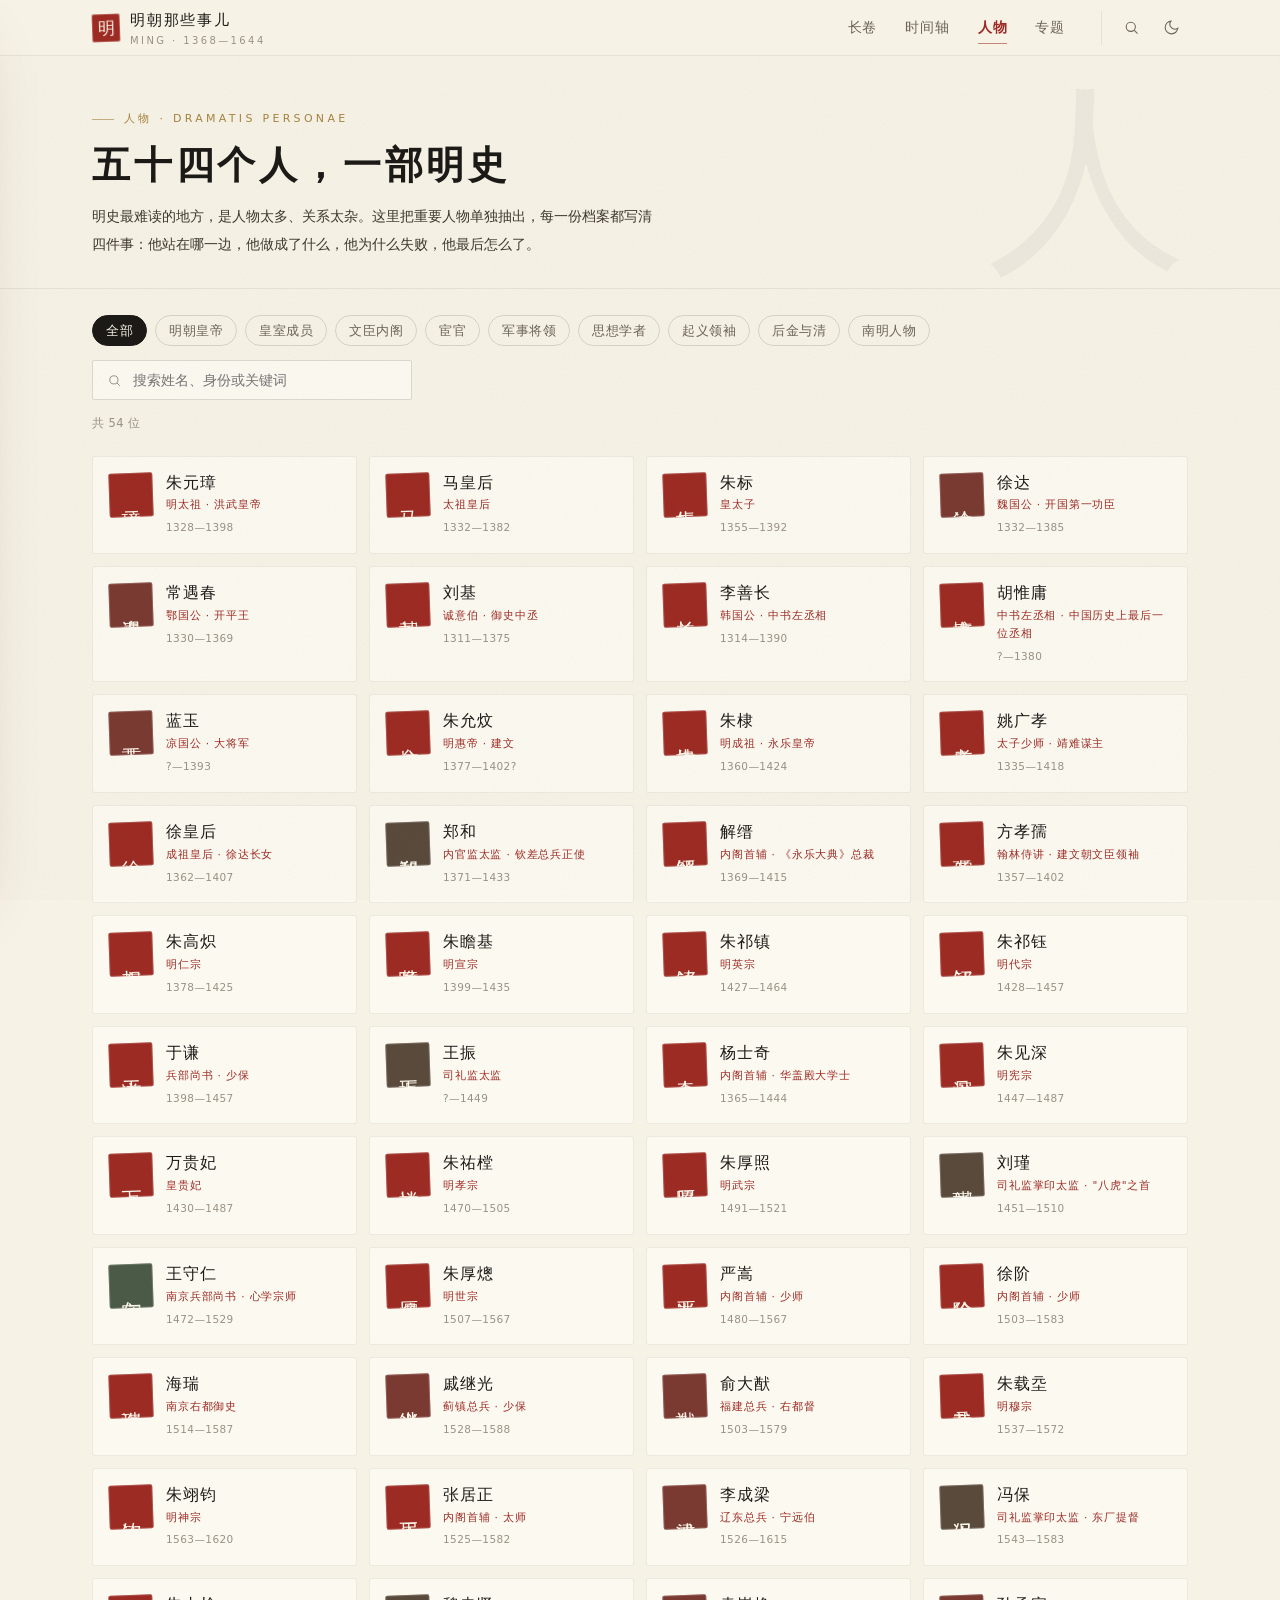
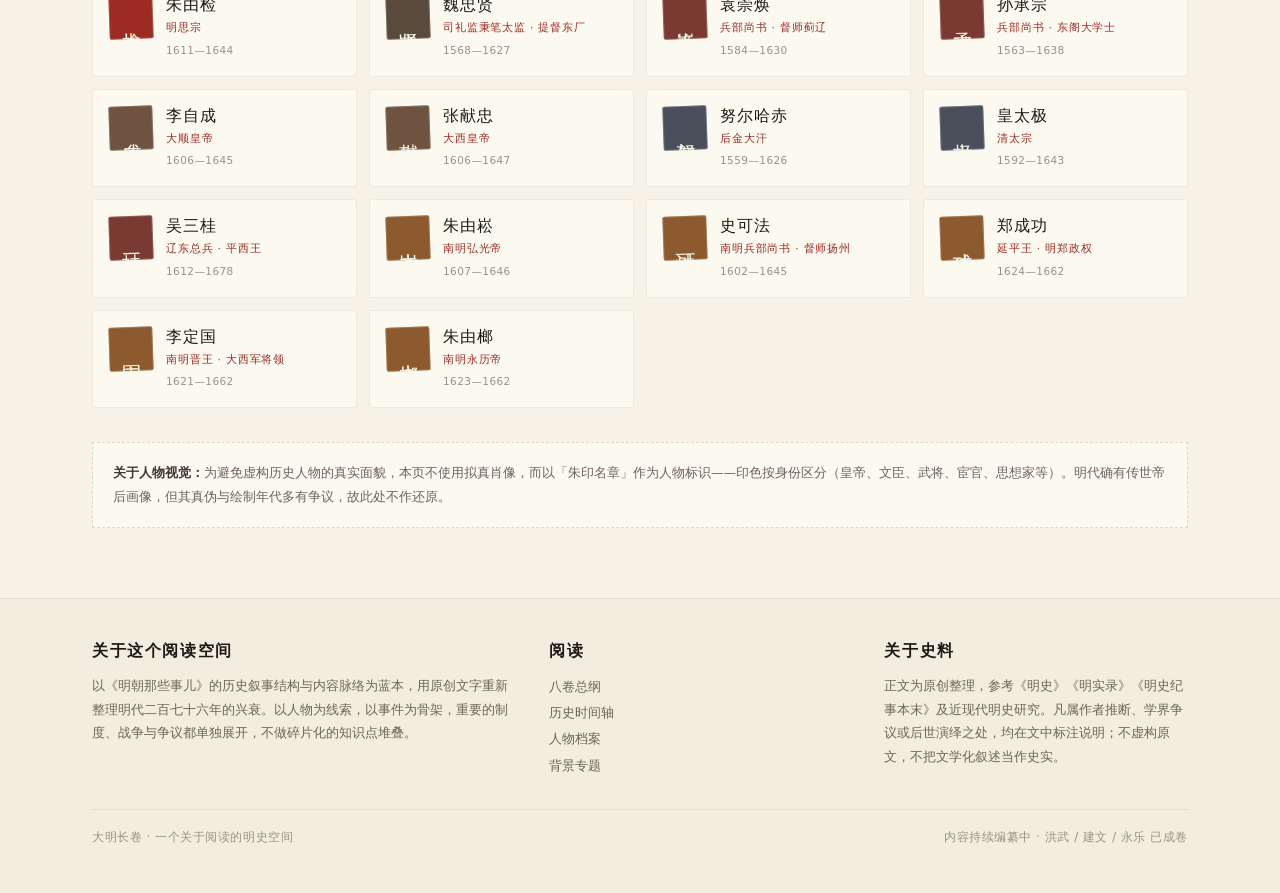
==== people.html @ fdb30eca "大明长卷：明代历史沉浸式阅读平台 首版（16 篇长篇叙事 + 54 人物档案 + 6 专题）" ====
<!DOCTYPE html>
<html lang="zh-CN" data-theme="light">
<head>
<meta charset="UTF-8">
<meta name="viewport" content="width=device-width, initial-scale=1, viewport-fit=cover">
<title>人物档案 · 明朝那些事儿</title>
<meta name="description" content="明代皇帝、文臣、宦官、将领、思想家与南明人物的档案：生平、政治立场、主要功绩、历史争议与最终结局。">
<link rel="icon" href="assets/img/favicon.svg" type="image/svg+xml">
<link rel="stylesheet" href="assets/css/base.css">
<link rel="stylesheet" href="assets/css/pages.css">
</head>
<body>
<main>
  <section class="page-head">
    <div class="wrap" style="position:relative">
      <span class="mask-char">人</span>
      <span class="kicker">人物 · DRAMATIS PERSONAE</span>
      <h1>五十四个人，一部明史</h1>
      <p>明史最难读的地方，是人物太多、关系太杂。这里把重要人物单独抽出，每一份档案都写清四件事：他站在哪一边，他做成了什么，他为什么失败，他最后怎么了。</p>
    </div>
  </section>

  <section class="wrap" style="padding-top:26px">
    <div style="display:flex;gap:14px;flex-wrap:wrap;align-items:center;justify-content:space-between">
      <div class="p-filter" id="filter" style="margin:0"></div>
      <div class="search-box">
        <svg viewBox="0 0 24 24"><circle cx="11" cy="11" r="6.5"/><path d="m16 16 4.5 4.5"/></svg>
        <input type="search" id="q" placeholder="搜索姓名、身份或关键词" autocomplete="off">
      </div>
    </div>
    <p style="font-size:11.5px;color:var(--ink-4);margin:14px 0 22px;letter-spacing:.04em" id="count"></p>
    <div class="p-grid" id="grid"></div>
    <div class="pending-note" style="margin-top:34px">
      <b>关于人物视觉：</b>为避免虚构历史人物的真实面貌，本页不使用拟真肖像，而以「朱印名章」作为人物标识——印色按身份区分（皇帝、文臣、武将、宦官、思想家等）。明代确有传世帝后画像，但其真伪与绘制年代多有争议，故此处不作还原。
    </div>
  </section>
</main>

<script src="assets/js/data/volumes.js"></script>
<script src="assets/js/data/people.js"></script>
<script src="assets/js/data/topics.js"></script>
<script src="assets/js/data/chapters-1.js"></script>
<script src="assets/js/data/chapters-2.js"></script>
<script src="assets/js/data/chapters-3.js"></script>
<script src="assets/js/core.js"></script>
<script>
(function(){
  const M = window.MING, $ = s => document.querySelector(s);
  M.chrome('people');

  let cat = M.qs('cat') || 'all', q = '';

  const cats = [{id:'all', name:'全部'}].concat(M.cats);
  $('#filter').innerHTML = cats.map(c => `<button class="chip ${c.id===cat?'on':''}" data-cat="${c.id}">${c.name}</button>`).join('');

  function render(){
    let arr = M.people.slice();
    if (cat !== 'all') arr = arr.filter(p => p.cat === cat);
    if (q) {
      const s = q.toLowerCase();
      arr = arr.filter(p => (p.name + p.alias + p.title + p.brief + M.catName(p.cat)).toLowerCase().includes(s));
    }
    $('#count').textContent = `共 ${arr.length} 位${cat !== 'all' ? ' · ' + M.catName(cat) : ''}${q ? ' · 关键词「' + q + '」' : ''}`;
    $('#grid').innerHTML = arr.length ? arr.map(M.personCard).join('')
      : '<p style="color:var(--ink-4);font-size:13px;padding:20px 0">没有匹配的人物。</p>';
  }
  render();

  $('#filter').addEventListener('click', e => {
    const b = e.target.closest('.chip'); if (!b) return;
    cat = b.dataset.cat;
    document.querySelectorAll('#filter .chip').forEach(c => c.classList.toggle('on', c === b));
    render();
  });
  let t;
  $('#q').addEventListener('input', e => {
    clearTimeout(t);
    t = setTimeout(() => { q = e.target.value.trim(); render(); }, 160);
  });
  M.reveal();
})();
</script>
</body>
</html>
---- assets/css/base.css ----
/* ===========================================================
   大明长卷 · 基础层
   宣纸 / 墨 / 朱印 / 古铜金
   =========================================================== */

:root{
  --paper:#F7F2E6;
  --paper-2:#F1EADA;
  --paper-3:#E8DEC8;
  --ink:#1C1A17;
  --ink-2:#3E3830;
  --ink-3:#6C6457;
  --ink-4:#9A9184;
  --zhu:#9C2B23;
  --zhu-2:#B84A3C;
  --gold:#A5843F;
  --gold-2:#C4A768;
  --line:rgba(28,26,23,.14);
  --line-2:rgba(28,26,23,.075);
  --card:rgba(255,253,247,.62);
  --shadow:0 1px 2px rgba(70,58,40,.05),0 10px 30px -14px rgba(70,58,40,.22);
  --shadow-lg:0 2px 4px rgba(70,58,40,.05),0 24px 60px -28px rgba(70,58,40,.34);
  --serif:"Songti SC","Source Han Serif SC","Noto Serif CJK SC","SimSun",serif;
  --kai:"Kaiti SC","STKaiti","KaiTi",var(--serif);
  --sans:"PingFang SC","Hiragino Sans GB","Microsoft YaHei",system-ui,-apple-system,sans-serif;
  --maxw:1140px;
  --r-size:17.5px;
  --r-lh:1.95;
  --r-width:37em;
  --r-font:var(--serif);
  --nav-h:56px;
}

[data-theme="dark"]{
  --paper:#14110E;
  --paper-2:#1A1613;
  --paper-3:#241E18;
  --ink:#EAE3D4;
  --ink-2:#D3CAB8;
  --ink-3:#A79D89;
  --ink-4:#7B7260;
  --zhu:#C0553F;
  --zhu-2:#D46D53;
  --gold:#C0A265;
  --gold-2:#D9BF87;
  --line:rgba(234,227,212,.15);
  --line-2:rgba(234,227,212,.08);
  --card:rgba(255,250,238,.045);
  --shadow:0 10px 30px -14px rgba(0,0,0,.7);
  --shadow-lg:0 24px 60px -28px rgba(0,0,0,.85);
}

*,*::before,*::after{box-sizing:border-box}

html{-webkit-text-size-adjust:100%;scroll-behavior:smooth}
@media (prefers-reduced-motion:reduce){html{scroll-behavior:auto}}

body{
  margin:0;
  background:var(--paper);
  color:var(--ink);
  font-family:var(--sans);
  font-size:16px;
  line-height:1.7;
  -webkit-font-smoothing:antialiased;
  text-rendering:optimizeLegibility;
  overflow-x:hidden;
}

/* 宣纸纤维纹理 */
body::after{
  content:"";
  position:fixed;
  inset:0;
  z-index:0;
  pointer-events:none;
  opacity:.42;
  mix-blend-mode:multiply;
  background-image:url("data:image/svg+xml;utf8,<svg xmlns='http://www.w3.org/2000/svg' width='260' height='260'><filter id='n'><feTurbulence type='fractalNoise' baseFrequency='0.82' numOctaves='3' stitchTiles='stitch'/><feColorMatrix type='saturate' values='0'/></filter><rect width='260' height='260' filter='url(%23n)' opacity='0.16'/></svg>");
}
[data-theme="dark"] body::after{opacity:.3;mix-blend-mode:screen}

img,svg{max-width:100%;display:block}
a{color:inherit;text-decoration:none}
button{font:inherit;color:inherit}

::selection{background:rgba(156,43,35,.16)}

/* ---------- 版心 ---------- */
.wrap{width:100%;max-width:var(--maxw);margin:0 auto;padding:0 22px}
.wrap-narrow{width:100%;max-width:760px;margin:0 auto;padding:0 22px}

/* ---------- 顶栏 ---------- */
.site-head{
  position:sticky;top:0;z-index:60;
  height:var(--nav-h);
  display:flex;align-items:center;
  background:color-mix(in srgb,var(--paper) 88%,transparent);
  backdrop-filter:saturate(1.2) blur(14px);
  border-bottom:1px solid var(--line-2);
}
.site-head .wrap{display:flex;align-items:center;gap:18px;height:100%}
.brand{display:flex;align-items:center;gap:10px;flex-shrink:0}
.brand-mark{
  width:28px;height:28px;display:grid;place-items:center;
  background:var(--zhu);color:#FBF6EA;
  font-family:var(--kai);font-size:17px;line-height:1;
  border-radius:2px;
  box-shadow:inset 0 0 0 1px rgba(255,255,255,.22);
  transform:rotate(-2deg);
}
.brand-txt{font-family:var(--serif);font-size:15px;letter-spacing:.12em;color:var(--ink)}
.brand-sub{font-size:10px;letter-spacing:.24em;color:var(--ink-4);display:block;margin-top:-1px}

.nav{display:flex;align-items:center;gap:4px;margin-left:auto}
.nav a{
  padding:7px 12px;font-size:13.5px;letter-spacing:.06em;color:var(--ink-3);
  border-radius:3px;position:relative;transition:color .18s,background .18s;
}
.nav a:hover{color:var(--ink);background:var(--line-2)}
.nav a[aria-current="page"]{color:var(--zhu);font-weight:600}
.nav a[aria-current="page"]::after{
  content:"";position:absolute;left:12px;right:12px;bottom:2px;height:1px;background:var(--zhu);opacity:.55;
}
.head-tools{display:flex;align-items:center;gap:6px;margin-left:6px;padding-left:12px;border-left:1px solid var(--line-2)}
.icon-btn{
  width:34px;height:34px;display:grid;place-items:center;
  border:1px solid transparent;border-radius:50%;background:none;cursor:pointer;
  color:var(--ink-3);transition:.18s;
}
.icon-btn:hover{color:var(--ink);background:var(--line-2)}
.icon-btn svg{width:17px;height:17px;stroke:currentColor;fill:none;stroke-width:1.5}

@media (max-width:760px){
  .nav{display:none}
  .brand-sub{display:none}
}

/* ---------- 底部导航（移动端） ---------- */
.tabbar{
  position:fixed;left:0;right:0;bottom:0;z-index:55;
  display:none;
  background:color-mix(in srgb,var(--paper) 92%,transparent);
  backdrop-filter:blur(14px);
  border-top:1px solid var(--line-2);
  padding:6px 4px calc(6px + env(safe-area-inset-bottom));
}
.tabbar a{
  flex:1;display:flex;flex-direction:column;align-items:center;gap:2px;
  font-size:10.5px;letter-spacing:.06em;color:var(--ink-4);padding:5px 0;
}
.tabbar a svg{width:19px;height:19px;stroke:currentColor;fill:none;stroke-width:1.4}
.tabbar a.on{color:var(--zhu)}
@media (max-width:760px){
  .tabbar{display:flex}
  body.has-tabbar{padding-bottom:64px}
}

/* ---------- 通用元件 ---------- */
.btn{
  display:inline-flex;align-items:center;justify-content:center;gap:8px;
  height:42px;padding:0 20px;border-radius:2px;
  background:var(--ink);color:var(--paper);
  font-size:14px;letter-spacing:.08em;
  border:1px solid var(--ink);
  transition:.2s;cursor:pointer;
}
.btn:hover{background:var(--zhu);border-color:var(--zhu);color:#FBF6EA}
.btn.ghost{background:transparent;color:var(--ink-2);border-color:var(--line)}
.btn.ghost:hover{background:transparent;border-color:var(--zhu);color:var(--zhu)}
.btn.sm{height:34px;padding:0 14px;font-size:12.5px}

.kicker{
  font-size:11px;letter-spacing:.3em;color:var(--gold);
  text-transform:uppercase;display:flex;align-items:center;gap:10px;
}
.kicker::before{content:"";width:22px;height:1px;background:var(--gold);opacity:.6}

.sec-head{display:flex;align-items:flex-end;justify-content:space-between;gap:16px;margin-bottom:22px}
.sec-title{
  font-family:var(--serif);font-size:clamp(21px,3.4vw,27px);font-weight:600;
  letter-spacing:.06em;margin:0;line-height:1.3;
}
.sec-title small{display:block;font-size:11px;letter-spacing:.26em;color:var(--ink-4);font-family:var(--sans);font-weight:400;margin-top:7px}
.sec-more{font-size:12.5px;color:var(--ink-3);letter-spacing:.08em;white-space:nowrap;border-bottom:1px solid var(--line);padding-bottom:2px}
.sec-more:hover{color:var(--zhu);border-color:var(--zhu)}

.rule{display:flex;align-items:center;gap:12px;color:var(--ink-4);margin:0}
.rule::before,.rule::after{content:"";height:1px;flex:1;background:var(--line)}
.rule i{width:5px;height:5px;background:var(--gold);opacity:.7;transform:rotate(45deg)}

.chip{
  display:inline-flex;align-items:center;height:31px;padding:0 13px;
  border:1px solid var(--line);border-radius:99px;
  font-size:12.5px;color:var(--ink-3);background:transparent;cursor:pointer;
  letter-spacing:.04em;transition:.16s;white-space:nowrap;
}
.chip:hover{border-color:var(--ink-4);color:var(--ink)}
.chip.on{background:var(--ink);border-color:var(--ink);color:var(--paper)}

.seal{
  display:inline-grid;place-items:center;
  width:26px;height:26px;background:var(--zhu);color:#FBF6EA;
  font-family:var(--kai);font-size:15px;line-height:1;border-radius:2px;
  box-shadow:inset 0 0 0 1px rgba(255,255,255,.18);
}

.tag{
  display:inline-block;font-size:11px;letter-spacing:.1em;color:var(--gold);
  border:1px solid currentColor;opacity:.9;padding:1px 6px;border-radius:2px;
}

/* 卷首大字水印 */
.big-char{
  position:absolute;font-family:var(--kai);color:var(--ink);
  opacity:.035;pointer-events:none;user-select:none;line-height:.8;
}

/* ---------- 页脚 ---------- */
.site-foot{
  margin-top:70px;border-top:1px solid var(--line-2);
  padding:38px 0 46px;background:color-mix(in srgb,var(--paper-2) 55%,transparent);
  position:relative;z-index:1;
}
.foot-grid{display:grid;grid-template-columns:1.4fr 1fr 1fr;gap:32px}
.foot-title{font-family:var(--serif);font-size:16px;letter-spacing:.1em;margin:0 0 10px}
.foot-txt{font-size:12.5px;color:var(--ink-3);line-height:1.9;margin:0;max-width:38em}
.foot-txt a{border-bottom:1px solid var(--line)}
.foot-list{list-style:none;margin:0;padding:0;font-size:12.5px;color:var(--ink-3);line-height:2.1}
.foot-list a:hover{color:var(--zhu)}
.foot-bottom{
  margin-top:30px;padding-top:18px;border-top:1px solid var(--line-2);
  display:flex;justify-content:space-between;gap:14px;flex-wrap:wrap;
  font-size:11.5px;color:var(--ink-4);letter-spacing:.05em;
}
@media (max-width:760px){
  .foot-grid{grid-template-columns:1fr;gap:22px}
  .site-foot{margin-top:48px;padding-bottom:60px}
}

/* ---------- 顶部阅读进度条 ---------- */
.top-progress{
  position:fixed;top:0;left:0;height:2px;width:0%;
  background:linear-gradient(90deg,var(--zhu),var(--gold));
  z-index:80;transition:width .1s linear;
}

/* ---------- 淡入 ---------- */
.reveal{opacity:0;transform:translateY(14px);transition:opacity .7s ease,transform .7s cubic-bezier(.2,.7,.3,1)}
.reveal.in{opacity:1;transform:none}
@media (prefers-reduced-motion:reduce){.reveal{opacity:1;transform:none}}

/* 滚动条 */
::-webkit-scrollbar{width:9px;height:9px}
::-webkit-scrollbar-thumb{background:var(--line);border-radius:9px}
::-webkit-scrollbar-track{background:transparent}

/* 工具类 */
.mt-0{margin-top:0}.mb-0{margin-bottom:0}
.hide{display:none!important}
.center{text-align:center}
.mono{font-variant-numeric:tabular-nums}
---- assets/css/pages.css ----
/* ===========================================================
   大明长卷 · 页面层（首页 / 时间轴 / 人物 / 专题 / 卷宗）
   =========================================================== */

/* ================= 首页 · 长卷卷首 ================= */
.hero{
  position:relative;
  min-height:min(88vh,760px);
  display:flex;align-items:center;
  overflow:hidden;
  padding:64px 0 0;
  border-bottom:1px solid var(--line-2);
  background:
    radial-gradient(120% 80% at 78% 8%,rgba(196,167,104,.13),transparent 60%),
    radial-gradient(90% 70% at 10% 90%,rgba(156,43,35,.07),transparent 62%),
    linear-gradient(180deg,var(--paper-2),var(--paper) 70%);
}
[data-theme="dark"] .hero{
  background:
    radial-gradient(120% 80% at 78% 8%,rgba(196,167,104,.10),transparent 60%),
    radial-gradient(90% 70% at 10% 90%,rgba(192,85,63,.10),transparent 62%),
    linear-gradient(180deg,#181410,var(--paper) 72%);
}
.hero-ink{
  position:absolute;inset:auto 0 0 0;height:56%;pointer-events:none;
  opacity:.85;
  -webkit-mask-image:linear-gradient(180deg,transparent,#000 34%);
  mask-image:linear-gradient(180deg,transparent,#000 34%);
}
.hero-ink svg{width:100%;height:100%}
.hero-char{
  position:absolute;right:-2vw;top:4%;font-family:var(--kai);
  font-size:clamp(200px,34vw,520px);line-height:.8;color:var(--ink);
  opacity:.045;pointer-events:none;user-select:none;
}
.hero-inner{position:relative;z-index:2;padding-bottom:12vh}
.hero-kicker{
  display:flex;align-items:center;gap:12px;
  font-size:11.5px;letter-spacing:.34em;color:var(--gold);margin:0 0 20px;
}
.hero-kicker::before{content:"";width:34px;height:1px;background:var(--gold);opacity:.65}
.hero-title{
  font-family:var(--serif);font-weight:600;
  font-size:clamp(40px,8.6vw,86px);
  line-height:1.08;letter-spacing:.09em;
  margin:0 0 14px;color:var(--ink);
  text-shadow:0 1px 0 rgba(255,255,255,.35);
}
.hero-years{
  font-family:var(--serif);font-variant-numeric:tabular-nums;
  font-size:clamp(15px,2.4vw,19px);letter-spacing:.42em;color:var(--zhu);
  margin:0 0 26px;
}
.hero-sub{
  max-width:33em;font-size:clamp(13.5px,1.6vw,15px);line-height:2.1;
  color:var(--ink-2);margin:0 0 34px;letter-spacing:.02em;
}
.hero-sub em{font-style:normal;color:var(--ink);border-bottom:1px solid rgba(156,43,35,.35)}
.hero-actions{display:flex;gap:12px;flex-wrap:wrap}
.hero-seal{
  position:absolute;right:max(22px,6vw);bottom:14vh;z-index:3;
  width:64px;height:64px;display:grid;place-items:center;
  background:var(--zhu);color:#FBF6EA;font-family:var(--kai);font-size:32px;
  border-radius:3px;transform:rotate(-3deg);
  box-shadow:inset 0 0 0 2px rgba(255,255,255,.16),0 10px 24px -12px rgba(120,30,25,.6);
  opacity:.94;
}
.hero-scroll{
  position:absolute;left:50%;bottom:22px;transform:translateX(-50%);
  font-size:10.5px;letter-spacing:.3em;color:var(--ink-3);
  display:flex;flex-direction:column;align-items:center;gap:8px;z-index:3;
  text-shadow:0 1px 2px var(--paper);
}
.hero-scroll::after{
  content:"";width:1px;height:26px;background:linear-gradient(var(--ink-4),transparent);
  animation:drop 2.4s ease-in-out infinite;
}
@keyframes drop{0%,100%{opacity:.2;transform:scaleY(.6)}50%{opacity:.9;transform:scaleY(1)}}
@media (max-width:760px){
  .hero{min-height:82vh;padding-top:44px}
  .hero-inner{padding-bottom:16vh}
  .hero-seal{width:48px;height:48px;font-size:24px;bottom:20vh;right:20px}
  .hero-years{letter-spacing:.3em}
}

/* ================= 数据条 ================= */
.stat-bar{
  display:grid;grid-template-columns:repeat(4,1fr);gap:1px;
  background:var(--line-2);border:1px solid var(--line-2);
  margin:-30px auto 0;position:relative;z-index:5;max-width:var(--maxw);
  background-color:var(--paper);
}
.stat-cell{background:var(--paper);padding:20px 18px;text-align:center}
.stat-num{font-family:var(--serif);font-size:clamp(21px,3vw,27px);color:var(--zhu);letter-spacing:.02em;line-height:1.1}
.stat-lab{font-size:11px;letter-spacing:.18em;color:var(--ink-4);margin-top:6px}
@media (max-width:600px){
  .stat-bar{grid-template-columns:repeat(2,1fr);margin:-24px 16px 0;max-width:none}
}

/* ================= 引言 ================= */
.intro{padding:64px 0 8px}
.intro-grid{display:grid;grid-template-columns:1fr 1.55fr;gap:52px;align-items:start}
.intro-lead{font-family:var(--serif);font-size:clamp(19px,2.6vw,24px);line-height:1.95;letter-spacing:.04em;margin:0}
.intro-lead b{color:var(--zhu);font-weight:600}
.intro-body p{font-size:14.5px;line-height:2.15;color:var(--ink-2);margin:0 0 16px;text-align:justify}
.intro-body p:last-child{margin-bottom:0}
.intro-sig{
  margin-top:22px;font-family:var(--kai);font-size:13px;color:var(--ink-4);letter-spacing:.1em;
  display:flex;align-items:center;gap:10px;
}
.intro-sig::before{content:"";width:26px;height:1px;background:var(--line)}
@media (max-width:820px){
  .intro{padding:44px 0 8px}
  .intro-grid{grid-template-columns:1fr;gap:22px}
}

/* ================= 八卷长卷 ================= */
.vols{padding:56px 0 10px;position:relative}
.vol-strip{
  display:flex;gap:14px;overflow-x:auto;padding:4px 22px 22px;
  scroll-snap-type:x proximity;
  margin:0 -22px;
  scrollbar-width:thin;
}
.vol-card{
  position:relative;flex:0 0 268px;scroll-snap-align:start;
  background:linear-gradient(170deg,var(--card),transparent 70%);
  border:1px solid var(--line);border-radius:3px;
  padding:22px 20px 20px;min-height:246px;
  display:flex;flex-direction:column;
  transition:.24s;overflow:hidden;
}
.vol-card::before{
  content:"";position:absolute;left:0;top:0;bottom:0;width:3px;
  background:var(--zhu);opacity:.28;transition:.24s;
}
.vol-card:hover{border-color:rgba(156,43,35,.35);transform:translateY(-3px);box-shadow:var(--shadow)}
.vol-card:hover::before{opacity:1;width:3px}
.vol-no{
  font-family:var(--kai);font-size:12.5px;letter-spacing:.24em;color:var(--gold);
}
.vol-era{font-size:11px;letter-spacing:.14em;color:var(--ink-4);margin-top:3px}
.vol-title{
  font-family:var(--serif);font-size:19.5px;font-weight:600;letter-spacing:.08em;
  margin:14px 0 10px;line-height:1.5;
}
.vol-intro{
  font-size:12.5px;line-height:1.95;color:var(--ink-3);margin:0;
  display:-webkit-box;-webkit-line-clamp:3;-webkit-box-orient:vertical;overflow:hidden;
}
.vol-foot{
  margin-top:auto;padding-top:14px;display:flex;align-items:center;justify-content:space-between;
  font-size:11px;letter-spacing:.1em;color:var(--ink-4);
  border-top:1px solid var(--line-2);
}
.vol-foot .arrow{color:var(--zhu);opacity:0;transform:translateX(-4px);transition:.24s}
.vol-card:hover .vol-foot .arrow{opacity:1;transform:none}

/* ================= 时间轴（首页横条） ================= */
.tl-mini{padding:56px 0 20px;position:relative}
.tl-rail{
  display:flex;gap:0;overflow-x:auto;padding:8px 0 18px;
  position:relative;scrollbar-width:thin;
}
.tl-rail::before{
  content:"";position:absolute;left:0;right:0;top:31px;height:1px;
  background:linear-gradient(90deg,transparent,var(--line) 6%,var(--line) 94%,transparent);
}
.tl-node{
  flex:0 0 auto;width:132px;text-align:center;position:relative;padding-top:0;
}
.tl-dot{
  width:9px;height:9px;border-radius:50%;background:var(--paper);
  border:1px solid var(--zhu);margin:26px auto 0;position:relative;z-index:1;
  transition:.2s;
}
.tl-node:hover .tl-dot{background:var(--zhu);box-shadow:0 0 0 4px rgba(156,43,35,.12)}
.tl-year{font-family:var(--serif);font-size:13px;color:var(--zhu);letter-spacing:.04em;margin-top:12px}
.tl-txt{font-size:11.5px;color:var(--ink-3);margin-top:4px;line-height:1.6;padding:0 4px}

/* ================= 帝王世系 ================= */
.emp-row{display:grid;grid-template-columns:repeat(4,1fr);gap:12px}
.emp{
  display:flex;gap:12px;align-items:center;padding:14px 14px;
  border:1px solid var(--line-2);border-radius:3px;background:var(--card);
  transition:.2s;
}
.emp:hover{border-color:var(--line);background:var(--paper-2)}
.emp-seal{
  flex:0 0 40px;width:40px;height:40px;display:grid;place-items:center;
  background:var(--zhu);color:#FBF6EA;font-family:var(--kai);font-size:17px;line-height:1.05;
  writing-mode:vertical-rl;letter-spacing:0;
  border-radius:2px;transform:rotate(-2deg);
  box-shadow:inset 0 0 0 1px rgba(255,255,255,.16);
}
.emp.pending .emp-seal{background:var(--ink-4);opacity:.55}
.emp-name{font-family:var(--serif);font-size:14.5px;letter-spacing:.05em}
.emp-meta{font-size:10.5px;color:var(--ink-4);letter-spacing:.08em;margin-top:2px}
@media (max-width:900px){.emp-row{grid-template-columns:repeat(3,1fr)}}
@media (max-width:600px){.emp-row{grid-template-columns:repeat(2,1fr);gap:9px}.emp{padding:11px}.emp-seal{flex:0 0 34px;width:34px;height:34px;font-size:18px}}

/* ================= 继续阅读 ================= */
.resume{
  position:relative;border:1px solid var(--line);border-radius:3px;
  padding:26px 26px 24px;overflow:hidden;
  background:
    linear-gradient(100deg,rgba(156,43,35,.05),transparent 55%),
    var(--card);
}
.resume-empty{display:flex;flex-direction:column;gap:10px;align-items:flex-start}
.resume-ch{font-family:var(--serif);font-size:20px;letter-spacing:.05em;margin:6px 0 8px}
.resume-meta{font-size:11.5px;color:var(--ink-4);letter-spacing:.1em;display:flex;gap:14px;flex-wrap:wrap}
.resume-bar{height:3px;background:var(--line-2);margin:18px 0 16px;border-radius:2px;overflow:hidden}
.resume-bar i{display:block;height:100%;background:linear-gradient(90deg,var(--zhu),var(--gold))}

/* ================= 专题入口 ================= */
.topic-grid{display:grid;grid-template-columns:repeat(3,1fr);gap:14px}
.topic-card{
  border:1px solid var(--line-2);border-radius:3px;padding:22px 20px;
  background:var(--card);position:relative;overflow:hidden;transition:.22s;
  display:flex;flex-direction:column;gap:9px;min-height:158px;
}
.topic-card:hover{border-color:rgba(165,132,63,.5);transform:translateY(-2px);box-shadow:var(--shadow)}
.topic-num{
  font-family:var(--serif);font-size:11px;letter-spacing:.22em;color:var(--gold);
}
.topic-name{font-family:var(--serif);font-size:17px;letter-spacing:.08em;line-height:1.5}
.topic-desc{font-size:12px;color:var(--ink-3);line-height:1.85;margin:0}
.topic-deco{
  position:absolute;right:-8px;bottom:-14px;font-family:var(--kai);
  font-size:76px;line-height:1;color:var(--ink);opacity:.035;
}
@media (max-width:900px){.topic-grid{grid-template-columns:repeat(2,1fr)}}
@media (max-width:560px){.topic-grid{grid-template-columns:1fr}}

/* ================= 时间轴页 ================= */
.page-head{
  padding:54px 0 30px;position:relative;overflow:hidden;
  border-bottom:1px solid var(--line-2);
}
.page-head h1{
  font-family:var(--serif);font-size:clamp(26px,4.6vw,38px);font-weight:600;
  letter-spacing:.1em;margin:12px 0 12px;line-height:1.3;
}
.page-head p{max-width:40em;font-size:14px;line-height:2;color:var(--ink-2);margin:0}
.page-head .mask-char,
.mask-char{
  position:absolute;right:2%;top:-30px;font-family:var(--kai);font-size:200px;
  color:var(--ink);opacity:.04;pointer-events:none;line-height:1;user-select:none;
}

.tl-wrap{padding:36px 0 20px;position:relative}
.tl-filter{display:flex;gap:8px;flex-wrap:wrap;margin-bottom:34px}
.tl-list{position:relative;padding-left:0}
.tl-era{margin-bottom:14px}
.tl-era-head{
  display:flex;align-items:baseline;gap:14px;margin:38px 0 20px;
  padding-bottom:10px;border-bottom:1px solid var(--line-2);
}
.tl-era-head:first-child{margin-top:0}
.tl-era-no{font-family:var(--kai);font-size:12px;letter-spacing:.24em;color:var(--gold)}
.tl-era-name{font-family:var(--serif);font-size:20px;letter-spacing:.08em}
.tl-era-year{margin-left:auto;font-size:11.5px;color:var(--ink-4);letter-spacing:.12em}

.tl-items{position:relative;padding-left:26px}
.tl-items::before{
  content:"";position:absolute;left:4px;top:6px;bottom:6px;width:1px;
  background:linear-gradient(var(--line),var(--line) 92%,transparent);
}
.tl-item{position:relative;padding:0 0 26px}
.tl-item::before{
  content:"";position:absolute;left:-26px;top:8px;width:9px;height:9px;
  border-radius:50%;background:var(--paper);border:1px solid var(--zhu);z-index:1;
}
.tl-item.hot::before{background:var(--zhu)}
.tl-item-year{
  font-family:var(--serif);font-size:12.5px;color:var(--zhu);letter-spacing:.1em;
  font-variant-numeric:tabular-nums;
}
.tl-item-title{
  font-family:var(--serif);font-size:17px;letter-spacing:.05em;margin:5px 0 6px;
  display:flex;align-items:baseline;gap:10px;flex-wrap:wrap;
}
.tl-item-desc{font-size:13px;line-height:1.95;color:var(--ink-3);margin:0;max-width:44em}
.tl-item a.more{font-size:11.5px;color:var(--zhu);letter-spacing:.08em;border-bottom:1px solid rgba(156,43,35,.3)}
.tl-item .link-ch{
  font-size:10.5px;letter-spacing:.1em;color:var(--gold);border:1px solid rgba(165,132,63,.45);
  padding:1px 6px;
}

/* ================= 卷宗页 ================= */
.vol-hero{
  padding:56px 0 38px;border-bottom:1px solid var(--line-2);position:relative;overflow:hidden;
  background:linear-gradient(180deg,var(--paper-2),transparent);
}
.vol-hero .big-no{
  position:absolute;right:3%;top:-20px;font-family:var(--kai);font-size:150px;
  color:var(--zhu);opacity:.06;line-height:1;user-select:none;
}
.vol-hero h1{font-family:var(--serif);font-size:clamp(26px,5vw,40px);letter-spacing:.1em;margin:10px 0 8px;font-weight:600}
.vol-hero .years{font-family:var(--serif);color:var(--zhu);letter-spacing:.28em;font-size:13px;margin:0 0 20px}
.vol-hero .intro-p{max-width:42em;font-size:14.5px;line-height:2.1;color:var(--ink-2);margin:0 0 14px;text-align:justify}
.vol-themes{display:flex;gap:8px;flex-wrap:wrap;margin-top:20px}

.ch-list{border-top:1px solid var(--line-2)}
.ch-item{
  display:grid;grid-template-columns:52px 1fr auto;gap:18px;align-items:center;
  padding:20px 4px;border-bottom:1px solid var(--line-2);transition:.2s;
}
.ch-item:hover{background:var(--card);padding-left:10px}
.ch-num{font-family:var(--serif);font-size:24px;color:var(--ink-4);font-variant-numeric:tabular-nums;text-align:center;line-height:1}
.ch-item:hover .ch-num{color:var(--zhu)}
.ch-t{display:block;font-family:var(--serif);font-size:17px;letter-spacing:.05em;line-height:1.5}
.ch-s{display:block;font-size:12px;color:var(--ink-3);margin-top:4px;line-height:1.7}
.ch-meta{font-size:11px;color:var(--ink-4);letter-spacing:.08em;white-space:nowrap}
.pending-note{
  margin-top:26px;padding:18px 20px;border:1px dashed var(--line);
  font-size:12.5px;color:var(--ink-3);line-height:1.9;background:var(--card);
}
.pending-note b{color:var(--ink-2)}
@media (max-width:600px){
  .ch-item{grid-template-columns:34px 1fr;gap:12px}
  .ch-meta{grid-column:2;font-size:10.5px}
  .ch-num{font-size:19px}
}

/* ================= 人物库 ================= */
.p-filter{display:flex;gap:8px;flex-wrap:wrap;margin:26px 0 30px}
.search-box{
  display:flex;align-items:center;gap:9px;height:40px;padding:0 14px;
  border:1px solid var(--line);border-radius:2px;background:var(--card);max-width:320px;width:100%;
}
.search-box input{
  border:0;background:none;outline:none;width:100%;font-size:13.5px;color:var(--ink);font-family:var(--sans);
}
.search-box svg{width:15px;height:15px;stroke:var(--ink-4);fill:none;stroke-width:1.6;flex:0 0 15px}

.p-grid{display:grid;grid-template-columns:repeat(4,1fr);gap:12px}
.p-card{
  border:1px solid var(--line-2);border-radius:3px;padding:16px;
  background:var(--card);display:flex;gap:13px;align-items:flex-start;
  transition:.2s;position:relative;overflow:hidden;
}
.p-card:hover{border-color:rgba(156,43,35,.32);background:var(--paper-2);transform:translateY(-2px)}
.p-face{flex:0 0 44px}
.p-name{font-family:var(--serif);font-size:16px;letter-spacing:.06em;line-height:1.3}
.p-title{font-size:10.5px;color:var(--zhu);letter-spacing:.08em;margin-top:3px}
.p-meta{font-size:10.5px;color:var(--ink-4);margin-top:5px;letter-spacing:.04em}
@media (max-width:980px){.p-grid{grid-template-columns:repeat(3,1fr)}}
@media (max-width:700px){.p-grid{grid-template-columns:repeat(2,1fr)}.p-card{padding:13px;gap:10px}.p-face{flex:0 0 36px}}
@media (max-width:380px){.p-grid{grid-template-columns:1fr}}

/* 印章头像 */
.seal-face{
  width:44px;height:44px;display:grid;place-items:center;border-radius:2px;
  background:var(--zhu);color:#FBF6EA;font-family:var(--kai);
  font-size:20px;line-height:1.02;transform:rotate(-2deg);
  writing-mode:vertical-rl;letter-spacing:0;
  box-shadow:inset 0 0 0 1px rgba(255,255,255,.18);
  position:relative;overflow:hidden;
}
.seal-face.big{width:88px;height:88px;font-size:38px;transform:rotate(-3deg)}
.seal-face.mil{background:#7A3A32}
.seal-face.off{background:#8C5A2E}
.seal-face.eun{background:#5A4A3C}
.seal-face.thk{background:#4A5A46}
.seal-face.reb{background:#6E5340}
.seal-face.qing{background:#4A4F5C}

/* ================= 人物详情 ================= */
.person-hero{padding:52px 0 34px;border-bottom:1px solid var(--line-2);position:relative;overflow:hidden}
.person-hero-inner{display:flex;gap:26px;align-items:flex-start;position:relative;z-index:2}
.person-h1{font-family:var(--serif);font-size:clamp(28px,5vw,42px);letter-spacing:.1em;margin:0 0 6px;font-weight:600;line-height:1.25}
.person-alias{font-family:var(--kai);font-size:13px;color:var(--ink-3);letter-spacing:.1em}
.person-tags{display:flex;gap:7px;flex-wrap:wrap;margin-top:14px}
.person-life{
  margin-top:18px;display:grid;grid-template-columns:repeat(auto-fit,minmax(120px,1fr));
  gap:1px;background:var(--line-2);border:1px solid var(--line-2);max-width:620px;
}
.person-life div{background:var(--paper);padding:11px 14px}
.person-life dt{font-size:10px;letter-spacing:.16em;color:var(--ink-4);margin-bottom:3px}
.person-life dd{margin:0;font-size:13px;color:var(--ink-2);font-family:var(--serif);letter-spacing:.03em}

.p-body{padding:36px 0 10px}
.p-body h2{
  font-family:var(--serif);font-size:18px;letter-spacing:.1em;margin:34px 0 12px;
  padding-left:12px;border-left:2px solid var(--zhu);line-height:1.5;
}
.p-body h2:first-child{margin-top:0}
.p-body p{font-size:15.5px;line-height:2.15;color:var(--ink-2);margin:0 0 15px;text-align:justify}
.p-body ul{margin:0 0 16px;padding-left:20px;font-size:14.5px;line-height:2.1;color:var(--ink-2)}
.p-quote{
  margin:22px 0;padding:18px 20px;border-left:2px solid var(--gold);
  background:var(--card);font-family:var(--serif);font-size:14.5px;line-height:2;color:var(--ink-2);
}
.p-quote cite{display:block;margin-top:8px;font-size:11.5px;color:var(--ink-4);font-style:normal;letter-spacing:.1em}

.rel-list{display:flex;gap:8px;flex-wrap:wrap;margin:14px 0 4px}
.rel{
  display:inline-flex;align-items:center;gap:7px;padding:6px 11px 6px 7px;
  border:1px solid var(--line-2);border-radius:99px;font-size:12.5px;color:var(--ink-2);
  transition:.18s;
}
.rel:hover{border-color:var(--zhu);color:var(--zhu)}
.rel i{
  width:20px;height:20px;display:grid;place-items:center;background:var(--zhu);
  color:#FBF6EA;font-style:normal;font-family:var(--kai);font-size:11px;border-radius:1px;
}
.rel em{font-style:normal;font-size:10.5px;color:var(--ink-4)}

/* ================= 专题页 ================= */
.topic-hero{padding:54px 0 34px;border-bottom:1px solid var(--line-2);position:relative;overflow:hidden}
.topic-hero h1{font-family:var(--serif);font-size:clamp(26px,4.6vw,38px);letter-spacing:.09em;margin:12px 0 12px;font-weight:600}
.topic-hero p.lead{max-width:42em;font-size:14.5px;line-height:2.05;color:var(--ink-2);margin:0}
.t-body{padding:34px 0 0}
.t-body h2{font-family:var(--serif);font-size:19px;letter-spacing:.09em;margin:36px 0 12px;padding-left:12px;border-left:2px solid var(--gold)}
.t-body h3{font-family:var(--serif);font-size:15.5px;letter-spacing:.07em;margin:24px 0 8px;color:var(--ink)}
.t-body p{font-size:15.5px;line-height:2.15;color:var(--ink-2);margin:0 0 15px;text-align:justify}
.t-body ul{margin:0 0 16px;padding-left:20px;font-size:14.5px;line-height:2.1;color:var(--ink-2)}
.t-body table{width:100%;border-collapse:collapse;margin:18px 0;font-size:13px}
.t-body th,.t-body td{border:1px solid var(--line-2);padding:9px 12px;text-align:left;vertical-align:top}
.t-body th{background:var(--paper-2);font-weight:600;font-family:var(--serif);letter-spacing:.05em;white-space:nowrap}
.t-body td{line-height:1.85;color:var(--ink-2)}

/* 地图 */
.map-box{border:1px solid var(--line);padding:14px;background:var(--card);margin:22px 0}
.map-box svg{width:100%;height:auto}
.map-cap{font-size:11px;color:var(--ink-4);letter-spacing:.08em;margin-top:8px;text-align:center}

/* ================= 阅读器 ================= */
.reader-head{
  position:sticky;top:0;z-index:60;
  height:52px;display:flex;align-items:center;gap:10px;
  background:color-mix(in srgb,var(--paper) 90%,transparent);
  backdrop-filter:blur(14px);
  border-bottom:1px solid var(--line-2);
}
.reader-head .rh-title{
  flex:1;min-width:0;font-family:var(--serif);font-size:13.5px;letter-spacing:.05em;
  color:var(--ink-2);white-space:nowrap;overflow:hidden;text-overflow:ellipsis;text-align:center;
}
.reader-head .rh-vol{font-size:10.5px;color:var(--ink-4);letter-spacing:.1em;display:block}

.ch-head{padding:44px 0 26px;text-align:left}
.ch-vol-lab{
  font-family:var(--kai);font-size:12px;letter-spacing:.24em;color:var(--gold);
  display:flex;align-items:center;gap:10px;
}
.ch-vol-lab::after{content:"";flex:1;height:1px;background:var(--line-2)}
.ch-h1{
  font-family:var(--serif);font-weight:600;font-size:clamp(26px,5.2vw,38px);
  line-height:1.42;letter-spacing:.05em;margin:16px 0 10px;
}
.ch-sub{font-size:14px;color:var(--ink-3);line-height:1.9;margin:0 0 18px;max-width:36em}
.ch-info{
  display:flex;gap:16px;flex-wrap:wrap;font-size:11.5px;color:var(--ink-4);letter-spacing:.09em;
  padding-top:14px;border-top:1px solid var(--line-2);
}
.ch-lead{
  font-family:var(--serif);font-size:16.5px;line-height:2.1;color:var(--ink-2);
  padding:20px 0 4px;margin:0 0 8px;letter-spacing:.02em;
}
.ch-lead::before{content:"「";color:var(--zhu);opacity:.5}
.ch-lead::after{content:"」";color:var(--zhu);opacity:.5}

/* 正文排版 */
.article{
  font-family:var(--r-font);
  font-size:var(--r-size);
  line-height:var(--r-lh);
  color:var(--ink-2);
  letter-spacing:.015em;
}
.article-inner{max-width:var(--r-width);margin:0 auto}
.article p{
  margin:0 0 1.05em;text-indent:2em;text-align:justify;
  word-break:break-word;
}
.article h2{
  font-family:var(--serif);font-size:1.24em;font-weight:600;letter-spacing:.08em;
  color:var(--ink);margin:2.2em 0 .9em;text-indent:0;
  display:flex;align-items:baseline;gap:.7em;
}
.article h2 .h-no{
  font-family:var(--kai);font-size:.62em;color:var(--zhu);letter-spacing:.1em;
  border:1px solid rgba(156,43,35,.35);padding:.1em .35em;line-height:1.3;flex:0 0 auto;
}
.article h3{
  font-family:var(--serif);font-size:1.06em;font-weight:600;letter-spacing:.05em;
  color:var(--ink);margin:1.8em 0 .6em;text-indent:0;
}
.article strong{font-weight:600;color:var(--ink)}
.article em{font-style:normal;border-bottom:1px solid rgba(165,132,63,.5);padding-bottom:1px}
.article .plink{
  color:var(--ink);cursor:pointer;transition:.15s;
  text-decoration:underline;text-decoration-style:dotted;
  text-decoration-color:rgba(156,43,35,.5);
  text-decoration-thickness:1px;text-underline-offset:2px;
}
.article .plink:hover{color:var(--zhu);background:rgba(156,43,35,.05)}

.article blockquote{
  margin:1.6em 0;padding:.9em 1.1em;
  border-left:2px solid var(--gold);background:var(--card);
  font-size:.92em;color:var(--ink-3);line-height:1.95;text-indent:0;
}
.article blockquote p{text-indent:0;margin:0 0 .4em}
.article blockquote cite{display:block;margin-top:.5em;font-size:.78em;color:var(--ink-4);font-style:normal;letter-spacing:.08em;text-align:right}

.callout{
  margin:1.8em 0;padding:1em 1.15em;border:1px solid var(--line-2);border-radius:2px;
  background:var(--card);
}
.callout-t{
  font-family:var(--sans);font-size:.68em;letter-spacing:.2em;color:var(--gold);
  display:flex;align-items:center;gap:.6em;margin-bottom:.5em;text-indent:0;
}
.callout-t::after{content:"";flex:1;height:1px;background:var(--line-2)}
.callout p{text-indent:0;font-size:.9em;line-height:1.95;margin:0 0 .5em;color:var(--ink-3)}
.callout p:last-child{margin-bottom:0}
.callout.caution{border-color:rgba(156,43,35,.28);background:rgba(156,43,35,.035)}
.callout.caution .callout-t{color:var(--zhu)}

.article ul{text-indent:0;margin:0 0 1.1em;padding-left:1.4em;font-size:.96em}
.article li{margin-bottom:.35em;line-height:1.95}

/* 人物卡条（正文内） */
.inline-people{margin:2em 0;text-indent:0}
.inline-people .ip-t{
  font-family:var(--sans);font-size:.68em;letter-spacing:.2em;color:var(--ink-4);margin-bottom:.7em;
}
.ip-row{display:flex;gap:8px;overflow-x:auto;padding-bottom:6px}
.ip-card{
  flex:0 0 auto;display:flex;gap:9px;align-items:center;padding:9px 14px 9px 9px;
  border:1px solid var(--line-2);border-radius:2px;background:var(--card);transition:.18s;
}
.ip-card:hover{border-color:var(--zhu)}
.ip-card .seal-face{width:32px;height:32px;font-size:16px;transform:none}
.ip-n{font-family:var(--serif);font-size:.82em;letter-spacing:.06em;color:var(--ink)}
.ip-r{font-size:.62em;color:var(--ink-4);letter-spacing:.06em;display:block;margin-top:1px}

/* 专题卡（正文内） */
.inline-topic{
  display:flex;align-items:center;gap:14px;margin:2em 0;padding:14px 16px;
  border:1px solid var(--line);border-left:2px solid var(--gold);background:var(--card);
  text-indent:0;
}
.inline-topic .it-l{font-size:.66em;letter-spacing:.2em;color:var(--gold);white-space:nowrap}
.inline-topic .it-n{font-family:var(--serif);font-size:.92em;color:var(--ink);flex:1;line-height:1.5}
.inline-topic .it-a{color:var(--zhu);font-size:.8em}

/* 章节尾 */
.ch-end{margin:44px 0 0;padding-top:24px;border-top:1px solid var(--line-2)}
.ch-end-meta{display:flex;gap:10px;flex-wrap:wrap;margin-bottom:22px}
.ch-end-meta .tag{color:var(--ink-4);border-color:var(--line)}
.pn-nav{display:grid;grid-template-columns:1fr 1fr;gap:12px}
.pn{
  border:1px solid var(--line-2);border-radius:2px;padding:15px 16px;transition:.2s;
  background:var(--card);
}
.pn:hover{border-color:var(--zhu);background:var(--paper-2)}
.pn-dir{font-size:10.5px;letter-spacing:.2em;color:var(--ink-4);display:block;margin-bottom:5px}
.pn-t{font-family:var(--serif);font-size:14.5px;letter-spacing:.04em;line-height:1.5;display:block}
.pn.next{text-align:right}
.ch-actions{display:flex;gap:8px;flex-wrap:wrap;margin-top:18px}

/* 抽屉 / 设置面板 */
.drawer{
  position:fixed;top:0;bottom:0;right:0;width:min(360px,88vw);z-index:90;
  background:var(--paper);border-left:1px solid var(--line);
  transform:translateX(102%);transition:transform .32s cubic-bezier(.3,.8,.3,1);
  display:flex;flex-direction:column;box-shadow:var(--shadow-lg);
}
.drawer.open{transform:none}
.drawer.left{left:0;right:auto;border-left:0;border-right:1px solid var(--line);transform:translateX(-102%)}
.drawer.left.open{transform:none}
.drawer-head{
  display:flex;align-items:center;justify-content:space-between;
  padding:16px 18px;border-bottom:1px solid var(--line-2);flex:0 0 auto;
}
.drawer-head h3{font-family:var(--serif);font-size:14px;letter-spacing:.14em;margin:0;font-weight:600}
.drawer-body{overflow-y:auto;padding:6px 0 40px;flex:1}
.mask{
  position:fixed;inset:0;background:rgba(20,16,12,.42);z-index:85;
  opacity:0;pointer-events:none;transition:opacity .3s;backdrop-filter:blur(2px);
}
.mask.on{opacity:1;pointer-events:auto}

.toc-group{padding:10px 0}
.toc-vol{
  font-family:var(--kai);font-size:11.5px;letter-spacing:.2em;color:var(--gold);
  padding:12px 18px 7px;
}
.toc-link{
  display:flex;gap:10px;align-items:baseline;padding:8px 18px;font-size:13px;color:var(--ink-2);
  line-height:1.6;
}
.toc-link:hover{background:var(--paper-2);color:var(--zhu)}
.toc-link.on{color:var(--zhu);background:rgba(156,43,35,.05);font-weight:600}
.toc-link i{font-style:normal;font-size:10.5px;color:var(--ink-4);font-variant-numeric:tabular-nums;flex:0 0 20px}
.toc-link.pending{color:var(--ink-4);opacity:.6;pointer-events:none}

.set-row{padding:15px 18px;border-bottom:1px solid var(--line-2)}
.set-row:last-child{border-bottom:0}
.set-lab{font-size:11px;letter-spacing:.16em;color:var(--ink-4);margin-bottom:10px;display:flex;justify-content:space-between}
.set-lab span:last-child{color:var(--zhu);font-variant-numeric:tabular-nums}
.seg{display:flex;gap:6px;flex-wrap:wrap}
.seg button{
  flex:1;min-width:52px;height:34px;border:1px solid var(--line);background:transparent;
  border-radius:2px;font-size:12.5px;color:var(--ink-3);cursor:pointer;transition:.16s;
}
.seg button:hover{border-color:var(--ink-4);color:var(--ink)}
.seg button.on{background:var(--ink);color:var(--paper);border-color:var(--ink)}
.seg.kai button{font-family:var(--kai)}
.seg.song button{font-family:var(--serif)}
input[type=range]{
  -webkit-appearance:none;width:100%;height:2px;background:var(--line);outline:none;margin:8px 0;
}
input[type=range]::-webkit-slider-thumb{
  -webkit-appearance:none;width:15px;height:15px;border-radius:50%;
  background:var(--zhu);cursor:pointer;box-shadow:0 0 0 3px rgba(156,43,35,.12);
}

/* 章内搜索 */
.findbar{
  position:fixed;top:0;left:0;right:0;z-index:95;
  background:var(--paper-2);border-bottom:1px solid var(--line);
  padding:10px 14px;display:none;gap:8px;align-items:center;
  box-shadow:var(--shadow);
}
.findbar.on{display:flex}
.findbar input{
  flex:1;height:34px;border:1px solid var(--line);background:var(--paper);
  padding:0 12px;font-size:13.5px;outline:none;color:var(--ink);border-radius:2px;min-width:0;
}
.findbar .fcount{font-size:11.5px;color:var(--ink-4);letter-spacing:.06em;white-space:nowrap;font-variant-numeric:tabular-nums}
mark.hl{background:rgba(196,167,104,.4);color:inherit;border-radius:2px;padding:0 1px}
mark.hl.cur{background:var(--zhu);color:#FBF6EA}

/* 阅读页小工具条 */
.reader-tip{
  position:fixed;left:50%;bottom:22px;transform:translate(-50%,20px);
  background:var(--ink);color:var(--paper);font-size:12px;letter-spacing:.06em;
  padding:9px 18px;border-radius:99px;opacity:0;pointer-events:none;transition:.3s;z-index:70;
  box-shadow:var(--shadow);white-space:nowrap;
}
.reader-tip.on{opacity:.95;transform:translate(-50%,0)}

@media (max-width:760px){
  .ch-head{padding:30px 0 18px}
  .ch-lead{font-size:15.5px}
  .pn-nav{grid-template-columns:1fr}
  .pn.next{text-align:left}
  .article h2{font-size:1.16em}
}
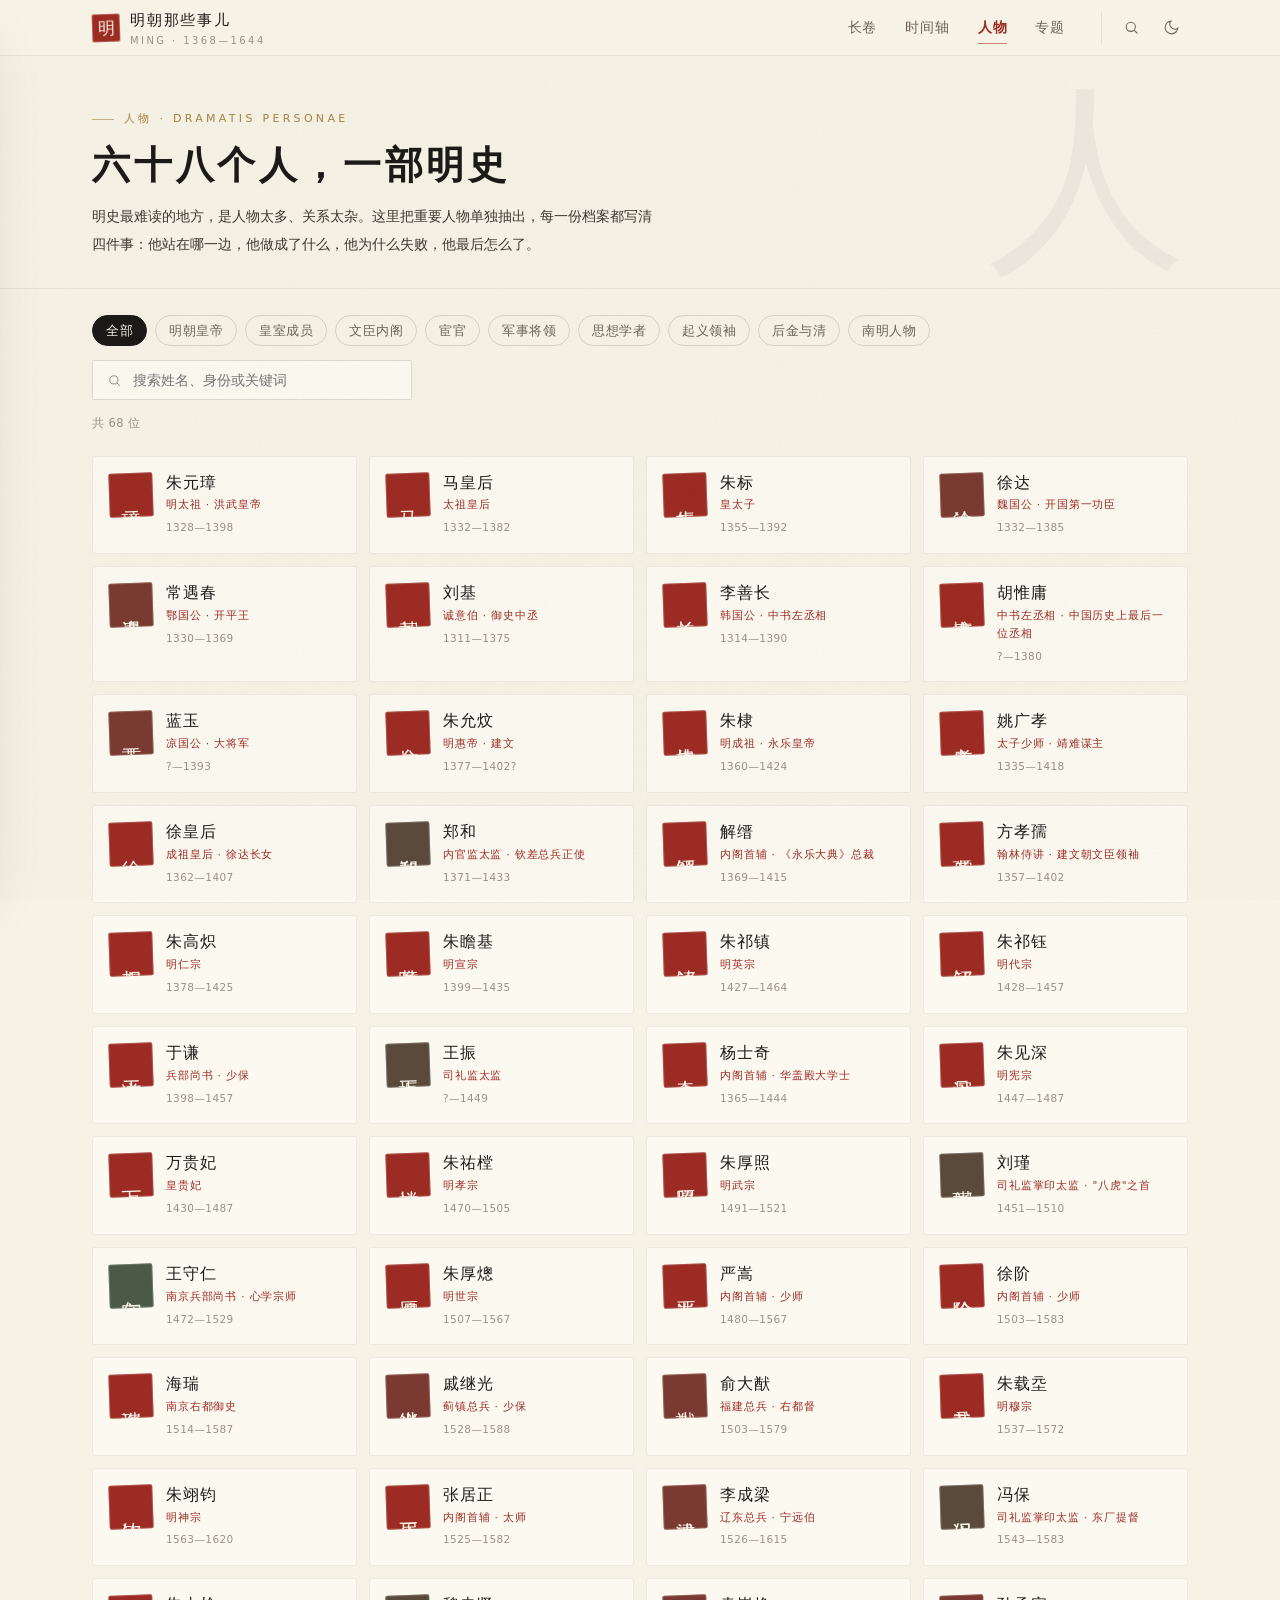
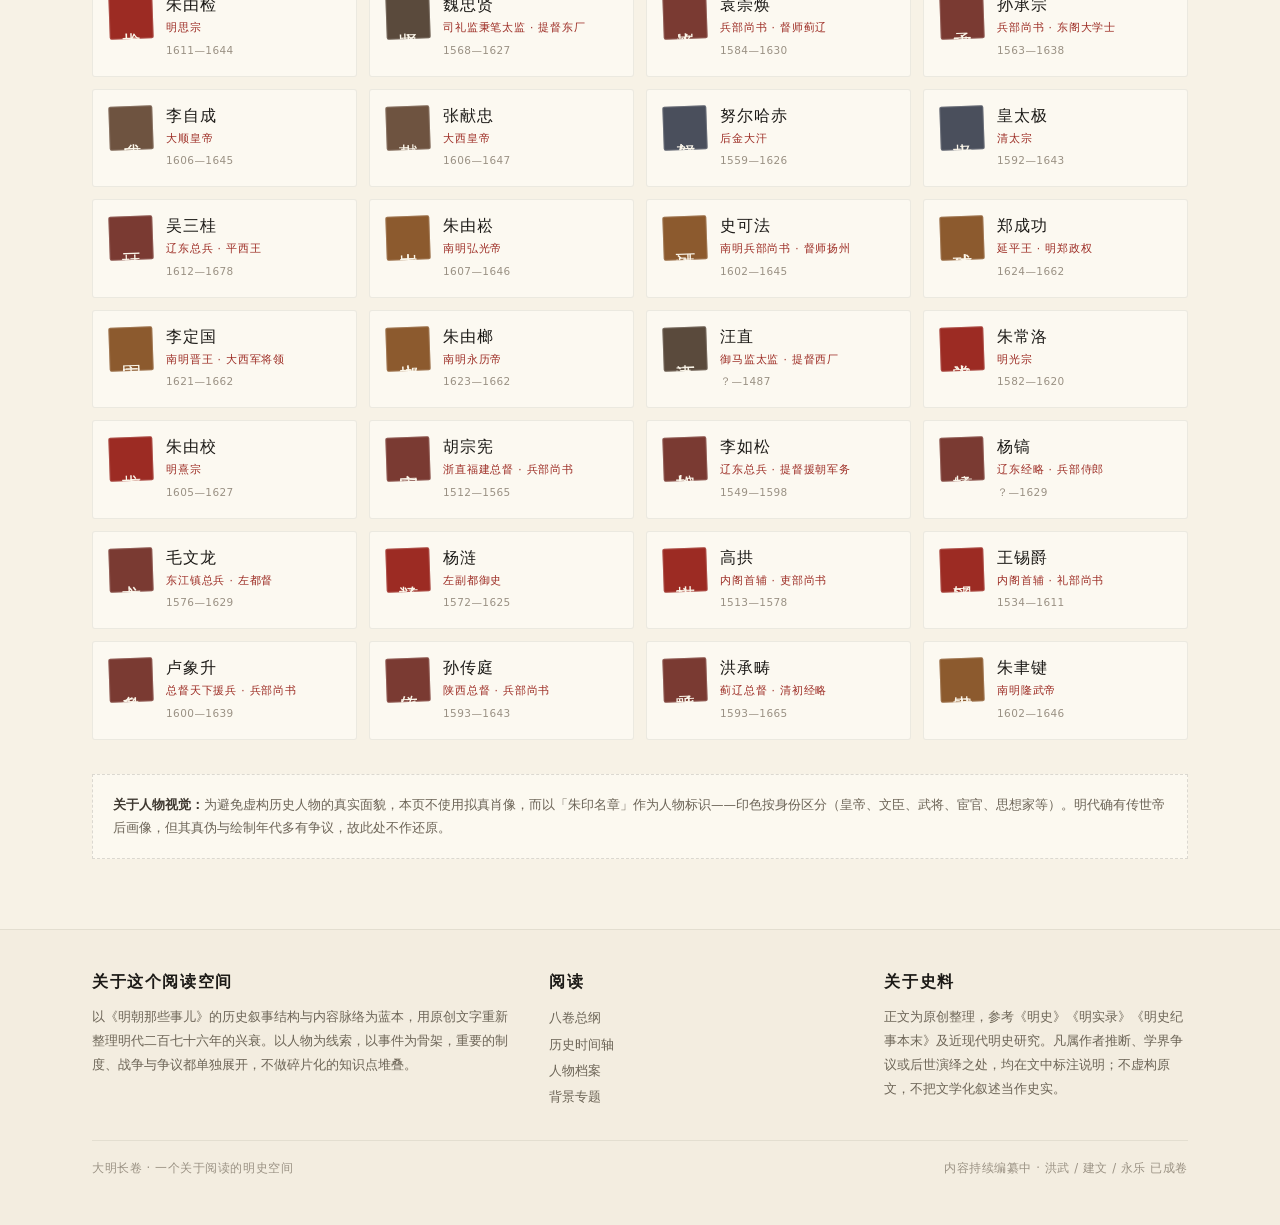
==== commit 6844fe51: "补齐八卷：新增成化、弘治、严嵩徐阶、倭患、海瑞、三大征、萨尔浒、东林、己巳、李定国等十篇长文，人物档案增至 68 位" ====
--- a/people.html
+++ b/people.html
@@ -15,7 +15,7 @@
     <div class="wrap" style="position:relative">
       <span class="mask-char">人</span>
       <span class="kicker">人物 · DRAMATIS PERSONAE</span>
-      <h1>五十四个人，一部明史</h1>
+      <h1>六十八个人，一部明史</h1>
       <p>明史最难读的地方，是人物太多、关系太杂。这里把重要人物单独抽出，每一份档案都写清四件事：他站在哪一边，他做成了什么，他为什么失败，他最后怎么了。</p>
     </div>
   </section>
@@ -38,10 +38,15 @@
 
 <script src="assets/js/data/volumes.js"></script>
 <script src="assets/js/data/people.js"></script>
+<script src="assets/js/data/people-ext.js"></script>
 <script src="assets/js/data/topics.js"></script>
 <script src="assets/js/data/chapters-1.js"></script>
 <script src="assets/js/data/chapters-2.js"></script>
 <script src="assets/js/data/chapters-3.js"></script>
+<script src="assets/js/data/chapters-4.js"></script>
+<script src="assets/js/data/chapters-5.js"></script>
+<script src="assets/js/data/chapters-6.js"></script>
+<script src="assets/js/data/chapters-7.js"></script>
 <script src="assets/js/core.js"></script>
 <script>
 (function(){
